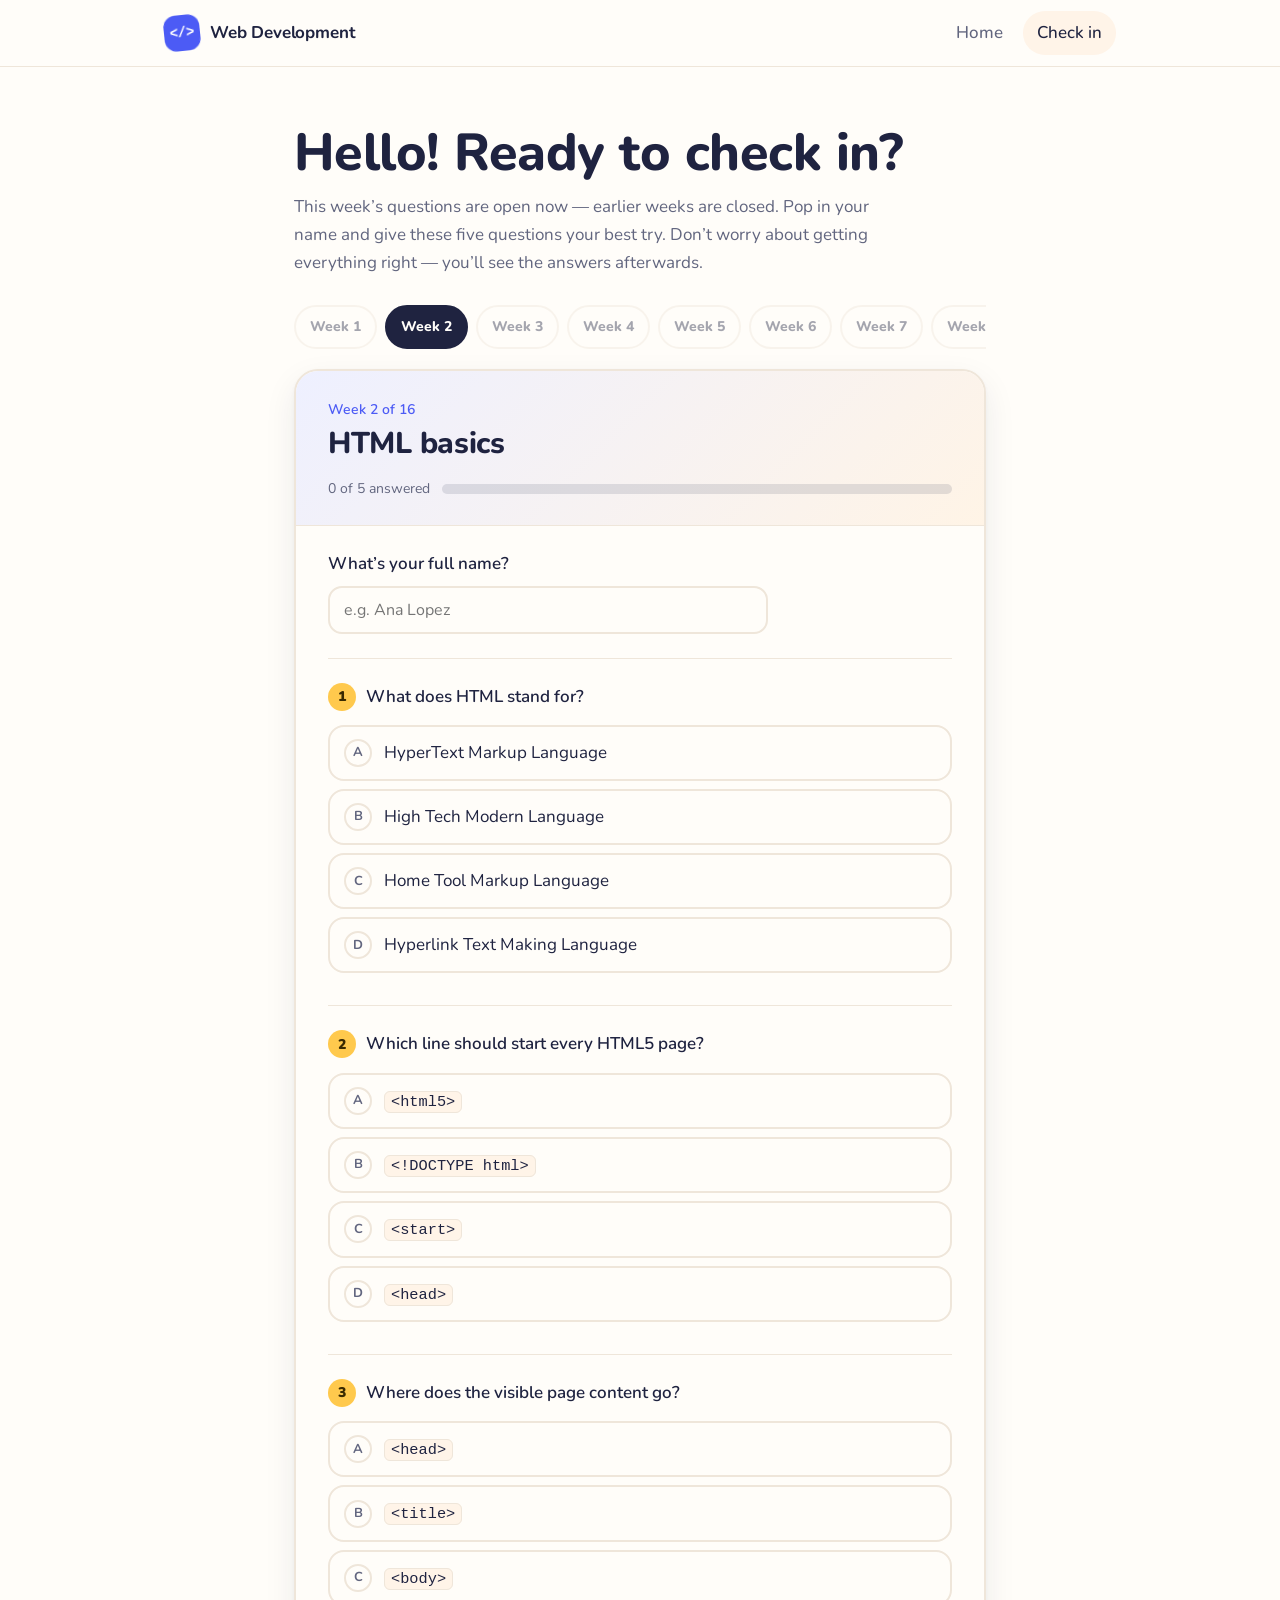
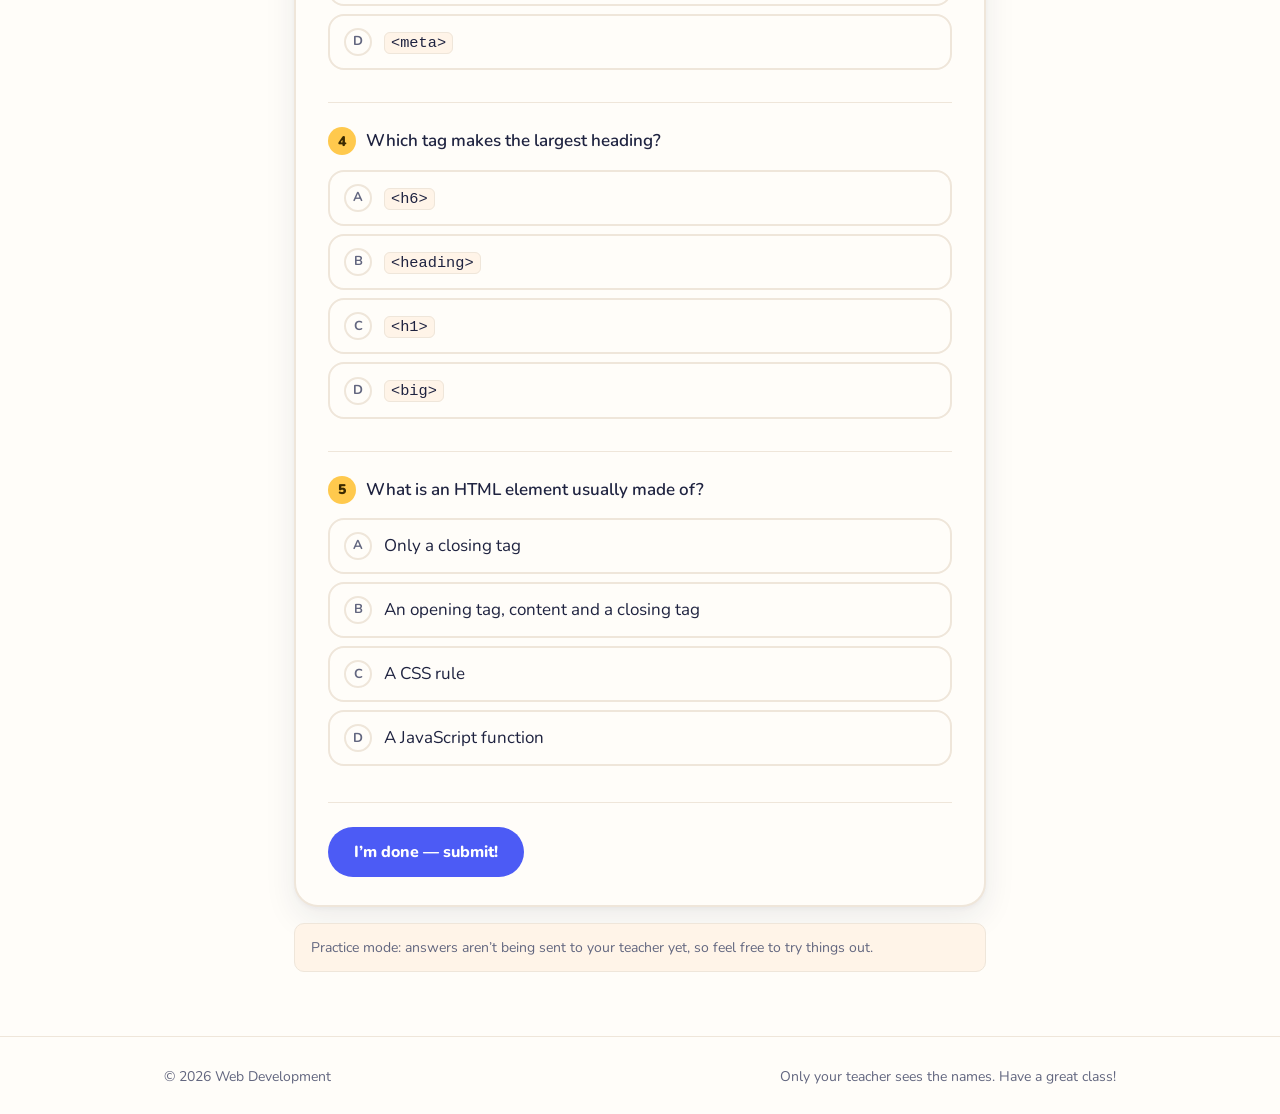
==== checkin.html @ 685f690c "Add files via upload" ====
<!DOCTYPE html>
<html lang="en">
<head>
<meta charset="utf-8">
<meta name="viewport" content="width=device-width,initial-scale=1">
<title>Weekly Check-in · Web Development</title>
<link rel="icon" href="data:image/svg+xml,%3Csvg xmlns='http://www.w3.org/2000/svg' viewBox='0 0 32 32'%3E%3Crect width='32' height='32' rx='8' fill='%232b3ee6'/%3E%3C/svg%3E">
<link rel="preconnect" href="https://fonts.googleapis.com">
<link rel="stylesheet" href="https://fonts.googleapis.com/css2?family=Nunito:wght@400;600;700;800;900&display=swap">
<link rel="stylesheet" href="style.css">
</head>
<body>
<header class="site-head"><div class="wrap">
  <a class="brand" href="index.html"><span class="logo" aria-hidden="true">&lt;/&gt;</span><span data-course>Web Development</span></a>
  <nav aria-label="Main"><a href="index.html">Home</a><a href="checkin.html" aria-current="page">Check in</a></nav>
</div></header>

<main class="wrap narrow">
  <div class="page-head">
    <h1>Hello! Ready to check in?</h1>
    <p class="muted">This week’s questions are open now — earlier weeks are closed. Pop in your name and give these five questions your best try. Don’t worry about getting everything right — you’ll see the answers afterwards.</p>
  </div>
  <nav class="scroll" aria-label="Weeks"><div class="weeks" id="weeks"></div></nav>
  <section class="sheet" id="sheet" aria-live="polite"></section>
  <p class="note hidden" id="practice">Practice mode: answers aren’t being sent to your teacher yet, so feel free to try things out.</p>
</main>

<footer><div class="wrap"><span>&copy; <span data-year></span> <span data-course></span></span><span>Only your teacher sees the names. Have a great class!</span></div></footer>

<script src="config.js"></script>
<script src="questions.js"></script>
<script src="common.js"></script>
<script>
{
  const open = U.openWeek();
  const done = JSON.parse(U.get('wd-done') || '{}');   // results this browser already sent
  // Only the current week can be opened. Past weeks are closed, future weeks are locked.
  let week = open;
  if (!CONFIG.API_URL) document.getElementById('practice').classList.remove('hidden');

  function renderWeeks() {
    document.getElementById('weeks').innerHTML = WEEKS.map((w, i) => {
      const n = i + 1;
      return `<button type="button" class="wk${done[n] ? ' done' : ''}" data-w="${n}" aria-current="${n === week}" ${n < open ? 'disabled title="This week is closed"' : n > open ? 'disabled title="Opens later"' : ''} aria-label="Week ${n}: ${U.esc(w.t)}">Week ${n}</button>`;
    }).join('');
    const cur = document.querySelector('.wk[aria-current=true]');
    if (cur) cur.scrollIntoView({ block: 'nearest', inline: 'center' });
  }

  function updateProgress() {
    const n = document.querySelectorAll('#quiz input[type=radio]:checked').length;
    const t = document.getElementById('progTxt'), b = document.getElementById('progBar');
    if (t) t.textContent = n === 5 ? 'All done — ready to submit!' : n + ' of 5 answered';
    if (b) b.style.width = (n / 5 * 100) + '%';
  }

  function renderSheet() {
    const w = WEEKS[week - 1], rec = done[week];
    let h = `<div class="sheet-head"><span class="topic">Week ${week} of ${WEEKS.length}</span><h2>${U.esc(w.t)}</h2>`;
    if (!rec) h += `<div class="progress"><span id="progTxt">0 of 5 answered</span><div class="bar"><i id="progBar" style="width:0"></i></div></div>`;
    h += `</div><div class="sheet-body">`;
    if (rec) {
      const first = rec.name.split(' ')[0];
      const cheer = rec.score === 5 ? `Perfect score, ${first}! Amazing work.`
        : rec.score >= 3 ? `Nice work, ${first}! You’re getting it.`
        : `Thanks for trying, ${first}! Every week gets easier.`;
      h += `<div class="result"><span class="score">${rec.score}/5</span><p><span class="big">${U.esc(cheer)}</span><span class="cheer">You’re checked in for week ${week}. Have a look at the green answers below.</span></p></div>`;
    }
    h += `<form id="quiz" novalidate><label class="f" for="name">What’s your full name?</label>
      <input type="text" id="name" autocomplete="name" maxlength="80" placeholder="e.g. Ana Lopez" value="${U.esc(rec ? rec.name : (U.get('wd-name') || ''))}" ${rec ? 'disabled' : ''} required>`;
    w.q.forEach((q, qi) => {
      h += `<fieldset class="q"><legend><span class="n">${qi + 1}</span>${U.fmt(q[0])}</legend><div>`;
      q[1].forEach((o, oi) => {
        let cls = '';
        if (rec) { if (oi === q[2]) cls = 'right'; else if (rec.answers[qi] === oi) cls = 'wrong'; }
        h += `<label class="opt ${cls}"><input type="radio" name="q${qi}" value="${oi}" ${rec && rec.answers[qi] === oi ? 'checked' : ''} ${rec ? 'disabled' : ''}><span class="k">${'ABCD'[oi]}</span><span>${U.fmt(o)}</span></label>`;
      });
      h += `</div></fieldset>`;
    });
    if (!rec) h += `<div class="submit-row"><button class="btn" type="submit" id="submit">I’m done — submit!</button><span class="msg" id="msg"></span></div>`;
    document.getElementById('sheet').innerHTML = h + '</form></div>';
  }

  async function submit(e) {
    e.preventDefault();
    const msg = document.getElementById('msg'), btn = document.getElementById('submit');
    const name = document.getElementById('name').value.trim().replace(/\s+/g, ' ');
    if (name.length < 2) { msg.className = 'msg err'; msg.textContent = 'Oops — please type your full name first.'; document.getElementById('name').focus(); return; }
    const answers = [];
    for (let i = 0; i < 5; i++) {
      const c = document.querySelector(`input[name=q${i}]:checked`);
      if (!c) { msg.className = 'msg err'; msg.textContent = `Almost there! Question ${i + 1} still needs an answer.`; return; }
      answers.push(+c.value);
    }
    const score = answers.filter((a, i) => a === WEEKS[week - 1].q[i][2]).length;
    U.set('wd-name', name);
    if (CONFIG.API_URL) {
      btn.disabled = true; msg.className = 'msg'; msg.textContent = 'Sending your answers…';
      try {
        // text/plain avoids a CORS preflight, which Google Apps Script doesn't answer
        const r = await fetch(CONFIG.API_URL, { method: 'POST', headers: { 'Content-Type': 'text/plain;charset=utf-8' },
          body: JSON.stringify({ week, topic: WEEKS[week - 1].t, name, score, answers: answers.map(a => 'ABCD'[a]).join('') }) });
        const j = await r.json();
        if (!j.ok) throw new Error(j.error || 'failed');
      } catch (err) {
        btn.disabled = false; msg.className = 'msg err'; msg.textContent = 'Hmm, that didn’t send. Check your internet and try again.'; return;
      }
    }
    done[week] = { name, score, answers };
    U.set('wd-done', JSON.stringify(done));
    renderWeeks(); renderSheet();
    document.getElementById('sheet').scrollIntoView({ behavior: 'smooth', block: 'start' });
  }

  document.addEventListener('click', e => {
    const b = e.target.closest('.wk'); if (!b || b.disabled) return;
    week = +b.dataset.w; renderWeeks(); renderSheet();
  });
  document.addEventListener('change', e => { if (e.target.matches('#quiz input[type=radio]')) updateProgress(); });
  document.addEventListener('submit', e => { if (e.target.id === 'quiz') submit(e); });
  renderWeeks(); renderSheet();
}
</script>
</body>
</html>
---- style.css ----
/* ===== Theme ===== */
:root{
  --bg:#fffdf9; --soft:#fff4e8; --ink:#1f2340; --mute:#62667f; --line:#efe6da;
  --acc:#4c5bf5; --acc-ink:#ffffff; --acc-soft:#eceeff; --sun:#ffc94d; --coral:#ff7a59; --mint:#39c79a;
  --ok:#0e8a57; --ok-soft:#e5f7ef; --bad:#c2412d; --bad-soft:#fff0ec;
  --r:20px; --shadow:0 2px 4px rgba(31,35,64,.04),0 12px 32px rgba(31,35,64,.08);
}
@media(prefers-color-scheme:dark){:root{
  --bg:#14152a; --soft:#1d1f3a; --ink:#f2f1fb; --mute:#b0b2cc; --line:#2c2f52;
  --acc:#8f98ff; --acc-ink:#14152a; --acc-soft:#262a55;
  --ok:#5cd59a; --ok-soft:#0f2a1d; --bad:#ff8f84; --bad-soft:#331512; --shadow:none}}
*{box-sizing:border-box;min-width:0}
html{scroll-behavior:smooth}
body{margin:0;background:var(--bg);color:var(--ink);font:17px/1.65 Nunito,system-ui,-apple-system,"Segoe UI",sans-serif;-webkit-font-smoothing:antialiased;overflow-x:clip}
a{color:var(--acc)}
h1,h2,h3{line-height:1.15;letter-spacing:-.01em;text-wrap:balance;margin:0;font-weight:800}
h1{font-size:clamp(32px,5vw,52px)}
h2{font-size:clamp(24px,3vw,30px)}
h3{font-size:18px;letter-spacing:-.01em}
p{margin:0}
.wrap{max-width:1080px;margin:0 auto;padding:0 max(5vw,20px)}
.narrow{max-width:820px}
.muted{color:var(--mute)}
.hidden{display:none!important}
.scroll{overflow-x:auto}

/* ===== Header / footer ===== */
.site-head{position:sticky;top:0;z-index:10;background:color-mix(in srgb,var(--bg) 88%,transparent);backdrop-filter:blur(10px);border-bottom:1px solid var(--line)}
.site-head .wrap{display:flex;flex-wrap:wrap;gap:10px 24px;align-items:center;justify-content:space-between;min-height:66px}
.brand{display:flex;align-items:center;gap:10px;color:var(--ink);text-decoration:none;font-weight:700;letter-spacing:-.01em}
.logo{width:36px;height:36px;border-radius:12px;transform:rotate(-6deg);background:var(--acc);color:var(--acc-ink);display:grid;place-items:center;font:700 14px ui-monospace,Menlo,monospace;flex:none}
.site-head nav{display:flex;gap:6px}
.site-head nav a{padding:8px 14px;border-radius:999px;text-decoration:none;color:var(--mute);font-weight:500}
.site-head nav a:hover{color:var(--ink);background:var(--soft)}
.site-head nav a[aria-current=page]{color:var(--ink);background:var(--soft)}
footer{border-top:1px solid var(--line);color:var(--mute);font-size:14px;padding:28px 0;margin-top:64px}
footer .wrap{display:flex;flex-wrap:wrap;gap:8px 24px;justify-content:space-between}

/* ===== Buttons / inputs ===== */
.btn{display:inline-flex;align-items:center;justify-content:center;gap:8px;height:50px;padding:0 26px;border:0;border-radius:999px;background:var(--acc);color:var(--acc-ink);font:800 16px Nunito,system-ui,sans-serif;cursor:pointer;text-decoration:none;transition:transform .15s,box-shadow .15s}
.btn:hover{transform:translateY(-1px);box-shadow:0 6px 18px color-mix(in srgb,var(--acc) 35%,transparent)}
.btn.ghost{background:transparent;color:var(--ink);border:1px solid var(--line)}
.btn.ghost:hover{box-shadow:none;background:var(--soft)}
.btn:disabled{opacity:.5;cursor:not-allowed;box-shadow:none}
:focus-visible{outline:3px solid var(--acc);outline-offset:2px}
input[type=text],input[type=password],select{height:48px;padding:0 14px;border:2px solid var(--line);border-radius:14px;font:16px Nunito,system-ui,sans-serif;background:var(--bg);color:var(--ink)}
input[type=text],input[type=password]{width:100%;max-width:440px}
label.f{display:block;font-weight:600;margin:0 0 8px}

/* ===== Home ===== */
.hero{background:linear-gradient(135deg,#eef0ff 0%,#fff4e6 60%,#ffeee8 100%);padding:clamp(40px,6vw,80px) 0;position:relative;overflow:hidden}
@media(prefers-color-scheme:dark){.hero{background:linear-gradient(135deg,#1d2050,#2a1f3a)}}
.hero .wrap{display:grid;grid-template-columns:minmax(0,1.15fr) minmax(0,1fr);gap:40px;align-items:center}
.eyebrow{display:inline-block;font-size:15px;font-weight:800;color:var(--acc);background:var(--bg);border-radius:999px;padding:6px 14px;margin-bottom:16px;box-shadow:var(--shadow)}
.hello{font-size:20px;font-weight:800;color:var(--coral);margin-bottom:6px}
.hero p.lead{font-size:19px;color:var(--mute);margin-top:16px;max-width:50ch}
.hero .row{margin-top:28px}
.hero-art{position:relative}
.hero-art svg{width:100%;height:auto;display:block}
.now{position:relative;margin:-40px 8% 0;background:var(--bg);border-radius:var(--r);padding:20px 22px;box-shadow:var(--shadow)}
.now .lbl{font-size:14px;font-weight:800;color:var(--coral)}
.now h3{font-size:22px;margin:4px 0 12px}
.bar{height:10px;border-radius:99px;background:color-mix(in srgb,currentColor 12%,transparent);overflow:hidden}
.bar>i{display:block;height:100%;background:linear-gradient(90deg,var(--acc),#8a6cff);border-radius:inherit;transition:width .3s}
.now .meta{display:flex;justify-content:space-between;gap:10px;font-size:14px;color:var(--mute);margin-top:8px}
.stats{display:grid;grid-template-columns:repeat(3,minmax(0,1fr));border-bottom:1px solid var(--line)}
.stats div{padding:26px 20px;border-right:1px solid var(--line)}
.stats div:last-child{border-right:0}
.stats b{display:block;font-size:32px;font-weight:900;color:var(--acc)}
.stats span{color:var(--mute);font-size:15px}
section.block{padding-top:clamp(48px,6vw,80px)}
.section-head{display:flex;flex-wrap:wrap;justify-content:space-between;align-items:end;gap:12px;margin-bottom:24px}
.steps{display:grid;grid-template-columns:repeat(3,minmax(0,1fr));gap:16px}
.step{border-radius:var(--r);padding:24px;background:var(--soft)}
.step .num{width:40px;height:40px;border-radius:14px;background:var(--sun);color:#3a2a00;font-size:18px;display:grid;place-items:center;font-weight:700;margin-bottom:14px}
.step p{color:var(--mute);margin-top:6px}
.unit{margin-top:28px}
.unit h3{display:flex;gap:10px;align-items:baseline;margin-bottom:12px}
.unit h3 small{color:var(--mute);font-weight:500;font-size:14px}
.weeks-list{border:1px solid var(--line);border-radius:var(--r);overflow:hidden}
.wrow{display:grid;grid-template-columns:90px minmax(0,1fr) auto;gap:16px;align-items:center;padding:14px 20px;border-top:1px solid var(--line);color:var(--ink);text-decoration:none;background:var(--bg)}
.wrow:first-child{border-top:0}
a.wrow:hover{background:var(--soft)}
.wrow .wn{color:var(--mute);font-size:14px;font-weight:600}
.wrow .tag{font-size:13px;font-weight:600;padding:4px 10px;border-radius:99px;white-space:nowrap}
.tag.open{background:var(--acc-soft);color:var(--acc)}
.tag.current{background:var(--acc);color:var(--acc-ink)}
.tag.done{background:var(--soft);color:var(--mute)}
.tag.locked{background:var(--soft);color:var(--mute)}
.wrow.locked{color:var(--mute)}

/* ===== Check-in ===== */
.page-head{padding:clamp(32px,5vw,56px) 0 8px}
.page-head p{margin-top:10px;max-width:62ch}
.weeks{display:flex;gap:8px;padding:20px 0 4px}
.wk{flex:none;min-width:48px;height:44px;padding:0 14px;border:1px solid var(--line);background:var(--bg);color:var(--ink);border-radius:10px;font:600 14px Inter,system-ui,sans-serif;cursor:pointer}
.wk[aria-current=true]{background:var(--ink);border-color:var(--ink);color:var(--bg)}
.wk:disabled{opacity:.4;cursor:not-allowed}
.wk.done::after{content:" \2713";color:var(--ok)}
.wk[aria-current=true].done::after{color:inherit}
.sheet{border:1px solid var(--line);border-radius:18px;background:var(--bg);box-shadow:var(--shadow);margin-top:16px;overflow:hidden}
.sheet-head{padding:24px clamp(20px,3vw,32px);background:var(--soft);border-bottom:1px solid var(--line)}
.sheet-head .topic{color:var(--acc);font-weight:600;font-size:14px}
.sheet-head h2{margin-top:4px}
.progress{display:flex;align-items:center;gap:12px;margin-top:16px;font-size:14px;color:var(--mute)}
.progress .bar{flex:1;color:var(--ink)}
.sheet-body{padding:24px clamp(20px,3vw,32px) 28px}
fieldset.q{border:0;margin:0;padding:24px 0 0;border-top:1px solid var(--line);margin-top:24px}
fieldset.q legend{float:left;width:100%;padding:0;font-weight:600;font-size:17px;margin-bottom:14px}
fieldset.q legend+*{clear:both}
.n{display:inline-grid;place-items:center;width:28px;height:28px;border-radius:8px;background:var(--acc-soft);color:var(--acc);font-size:14px;margin-right:10px;vertical-align:1px}
.opt{position:relative;display:flex;gap:12px;align-items:center;padding:12px 14px;border:1px solid var(--line);border-radius:10px;margin:8px 0;cursor:pointer;background:var(--bg);transition:border-color .15s,background .15s}
.opt:hover{border-color:color-mix(in srgb,var(--acc) 50%,var(--line))}
.opt input{position:absolute;opacity:0;pointer-events:none}
.opt .k{flex:none;width:28px;height:28px;border-radius:8px;border:1px solid var(--line);display:grid;place-items:center;font-size:13px;font-weight:700;color:var(--mute)}
.opt:has(input:checked){border-color:var(--acc);background:var(--acc-soft)}
.opt:has(input:checked) .k{background:var(--acc);border-color:var(--acc);color:var(--acc-ink)}
.opt:has(input:focus-visible){outline:3px solid var(--acc);outline-offset:2px}
.opt.right,.opt.right:has(input:checked){border-color:var(--ok);background:var(--ok-soft);color:var(--ok);font-weight:600}
.opt.right .k,.opt.right:has(input:checked) .k{background:var(--ok);border-color:var(--ok);color:#fff}
.opt.wrong,.opt.wrong:has(input:checked){border-color:var(--bad);background:var(--bad-soft);color:var(--bad)}
.opt.wrong .k,.opt.wrong:has(input:checked) .k{background:var(--bad);border-color:var(--bad);color:#fff}
code{font-family:ui-monospace,Menlo,monospace;font-size:.9em;background:var(--soft);border:1px solid var(--line);padding:1px 6px;border-radius:6px;overflow-wrap:anywhere}
.submit-row{display:flex;flex-wrap:wrap;gap:14px;align-items:center;margin-top:28px;padding-top:24px;border-top:1px solid var(--line)}
.msg{font-weight:500}.msg.err{color:var(--bad)}.msg.good{color:var(--ok)}
.result{display:flex;flex-wrap:wrap;gap:16px 24px;align-items:center;padding:20px;border-radius:12px;background:var(--ok-soft);margin-bottom:8px}
.result .score{font-size:40px;font-weight:700;letter-spacing:-.03em;color:var(--ok);line-height:1}
.result p{color:var(--ink)}
.note{font-size:14px;color:var(--mute);background:var(--soft);border:1px solid var(--line);border-radius:10px;padding:12px 16px;margin-top:16px}

/* ===== Teacher ===== */
.panel{border:1px solid var(--line);border-radius:18px;padding:clamp(20px,3vw,28px);background:var(--bg);box-shadow:var(--shadow);margin-top:24px}
.controls{display:flex;flex-wrap:wrap;gap:12px;align-items:end}
.controls>div{display:flex;flex-direction:column}
.kpis{display:grid;grid-template-columns:repeat(3,minmax(0,1fr));gap:12px;margin:24px 0 8px}
.kpi{background:var(--soft);border-radius:12px;padding:16px 18px}
.kpi span{color:var(--mute);font-size:14px}
.kpi b{display:block;font-size:28px;letter-spacing:-.02em}
.table-head{display:flex;flex-wrap:wrap;gap:12px;justify-content:space-between;align-items:center;margin-top:20px}
table{width:100%;border-collapse:collapse;margin-top:12px;font-size:15px}
th,td{text-align:left;padding:12px 10px;border-bottom:1px solid var(--line)}
th{font-size:13px;color:var(--mute);font-weight:600;background:var(--soft)}
td.num,th.num{text-align:right;white-space:nowrap;font-variant-numeric:tabular-nums}

/* ===== Small screens ===== */
@media(max-width:820px){
  .hero .wrap{grid-template-columns:minmax(0,1fr);gap:32px}
  .steps{grid-template-columns:minmax(0,1fr)}
}
@media(max-width:600px){
  .site-head nav a{padding:8px 10px}
  .stats{grid-template-columns:minmax(0,1fr)}
  .stats div{border-right:0;border-bottom:1px solid var(--line);padding:18px 4px}
  .stats div:last-child{border-bottom:0}
  .wrow{grid-template-columns:minmax(0,1fr) auto;gap:4px 12px;padding:14px 16px}
  .wrow .wn{grid-column:1/-1}
  .kpis{grid-template-columns:minmax(0,1fr)}
  table{font-size:14px}
  .stack thead{display:none}.stack tr{display:grid;padding:10px 0;border-bottom:1px solid var(--line)}.stack td{border:0;padding:2px 0;text-align:left}
}
@media(prefers-reduced-motion:reduce){*{transition:none!important;scroll-behavior:auto!important}}

.step:nth-child(2) .num{background:var(--mint);color:#052e20}
.step:nth-child(3) .num{background:var(--coral);color:#fff}
.weeks-list{border-width:2px}
.wrow{transition:background .15s}
.wk{border-radius:999px!important;border-width:2px!important;font-family:Nunito,system-ui,sans-serif!important;font-weight:800!important}
.opt{border-width:2px!important;border-radius:16px!important}
.opt .k{border-radius:50%!important;border-width:2px!important}
.n{border-radius:50%!important;background:var(--sun)!important;color:#3a2a00!important;font-weight:900}
.sheet,.panel{border-width:2px!important;border-radius:24px!important}
.sheet-head{background:linear-gradient(135deg,#eef0ff,#fff4e6)!important}
@media(prefers-color-scheme:dark){.sheet-head{background:linear-gradient(135deg,#1d2050,#2a1f3a)!important}}
.result{border-radius:18px!important}
.result .big{font-size:20px;font-weight:900;color:var(--ok);display:block}
.cheer{font-size:15px;color:var(--mute);margin-top:4px}
.encourage{font-size:14px;color:var(--mute);margin-left:auto}
@media(max-width:820px){.now{margin:-24px 4% 0}}
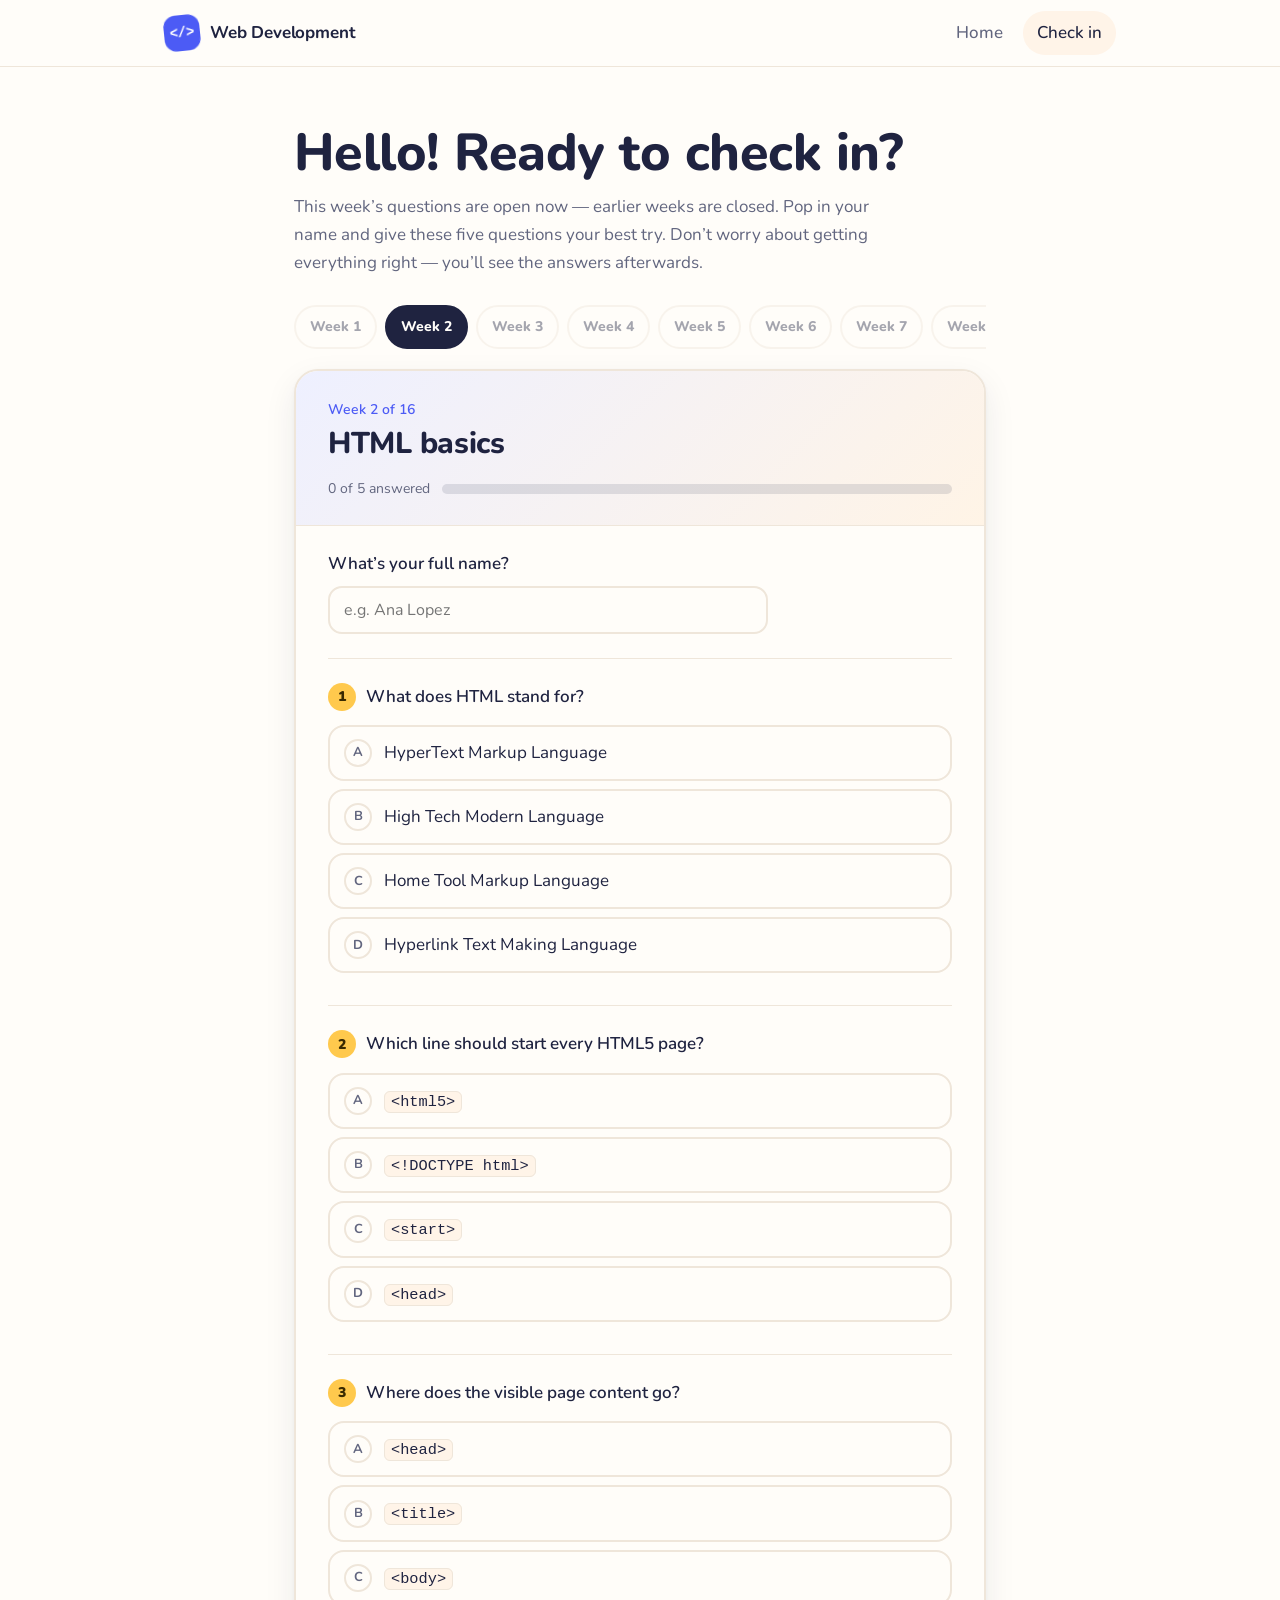
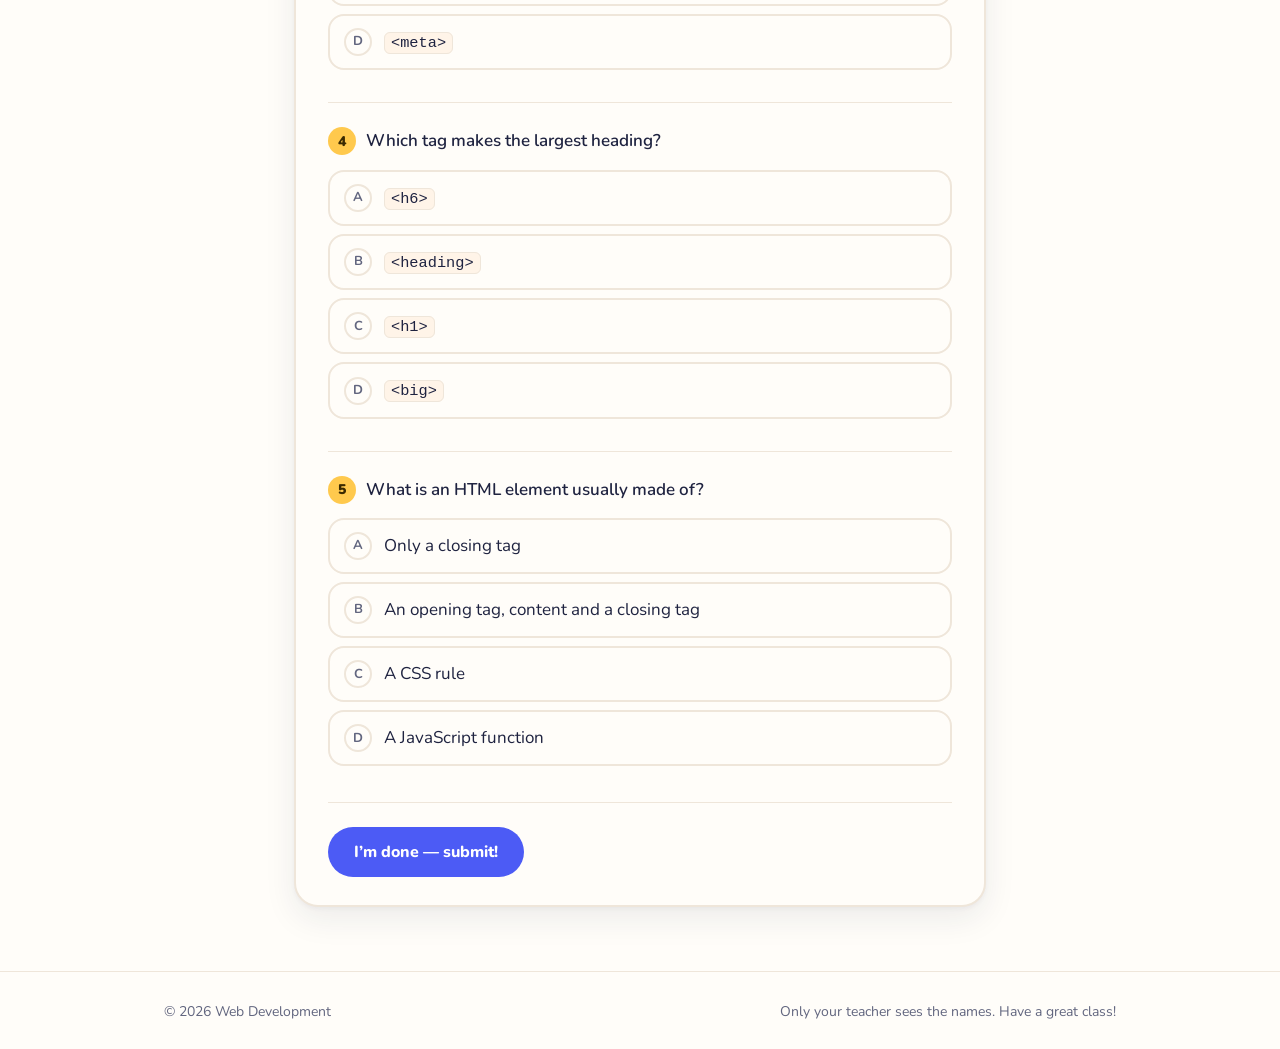
==== commit 33dc744b: "Allow saved practice check-ins to be sent" ====
--- a/checkin.html
+++ b/checkin.html
@@ -27,7 +27,7 @@
 
 <footer><div class="wrap"><span>&copy; <span data-year></span> <span data-course></span></span><span>Only your teacher sees the names. Have a great class!</span></div></footer>
 
-<script src="config.js"></script>
+<script src="config.js?v=94dccd9"></script>
 <script src="questions.js"></script>
 <script src="common.js"></script>
 <script>
@@ -64,7 +64,7 @@
       const cheer = rec.score === 5 ? `Perfect score, ${first}! Amazing work.`
         : rec.score >= 3 ? `Nice work, ${first}! You’re getting it.`
         : `Thanks for trying, ${first}! Every week gets easier.`;
-      h += `<div class="result"><span class="score">${rec.score}/5</span><p><span class="big">${U.esc(cheer)}</span><span class="cheer">You’re checked in for week ${week}. Have a look at the green answers below.</span></p></div>`;
+      h += `<div class="result"><span class="score">${rec.score}/5</span><p><span class="big">${U.esc(cheer)}</span><span class="cheer">${rec.sent ? `You’re checked in for week ${week}.` : CONFIG.API_URL ? 'If this result is missing from the attendance sheet, send the saved answers below.' : 'These practice answers are saved on this device.'} Have a look at the green answers below.</span></p></div>`;
     }
     h += `<form id="quiz" novalidate><label class="f" for="name">What’s your full name?</label>
       <input type="text" id="name" autocomplete="name" maxlength="80" placeholder="e.g. Ana Lopez" value="${U.esc(rec ? rec.name : (U.get('wd-name') || ''))}" ${rec ? 'disabled' : ''} required>`;
@@ -77,7 +77,7 @@
       });
       h += `</div></fieldset>`;
     });
-    if (!rec) h += `<div class="submit-row"><button class="btn" type="submit" id="submit">I’m done — submit!</button><span class="msg" id="msg"></span></div>`;
+    if (!rec || (CONFIG.API_URL && !rec.sent)) h += `<div class="submit-row"><button class="btn" type="submit" id="submit">${rec ? 'Send saved check-in' : 'I’m done — submit!'}</button><span class="msg" id="msg"></span></div>`;
     document.getElementById('sheet').innerHTML = h + '</form></div>';
   }
 
@@ -106,7 +106,7 @@
         btn.disabled = false; msg.className = 'msg err'; msg.textContent = 'Hmm, that didn’t send. Check your internet and try again.'; return;
       }
     }
-    done[week] = { name, score, answers };
+    done[week] = { name, score, answers, sent: Boolean(CONFIG.API_URL) };
     U.set('wd-done', JSON.stringify(done));
     renderWeeks(); renderSheet();
     document.getElementById('sheet').scrollIntoView({ behavior: 'smooth', block: 'start' });
